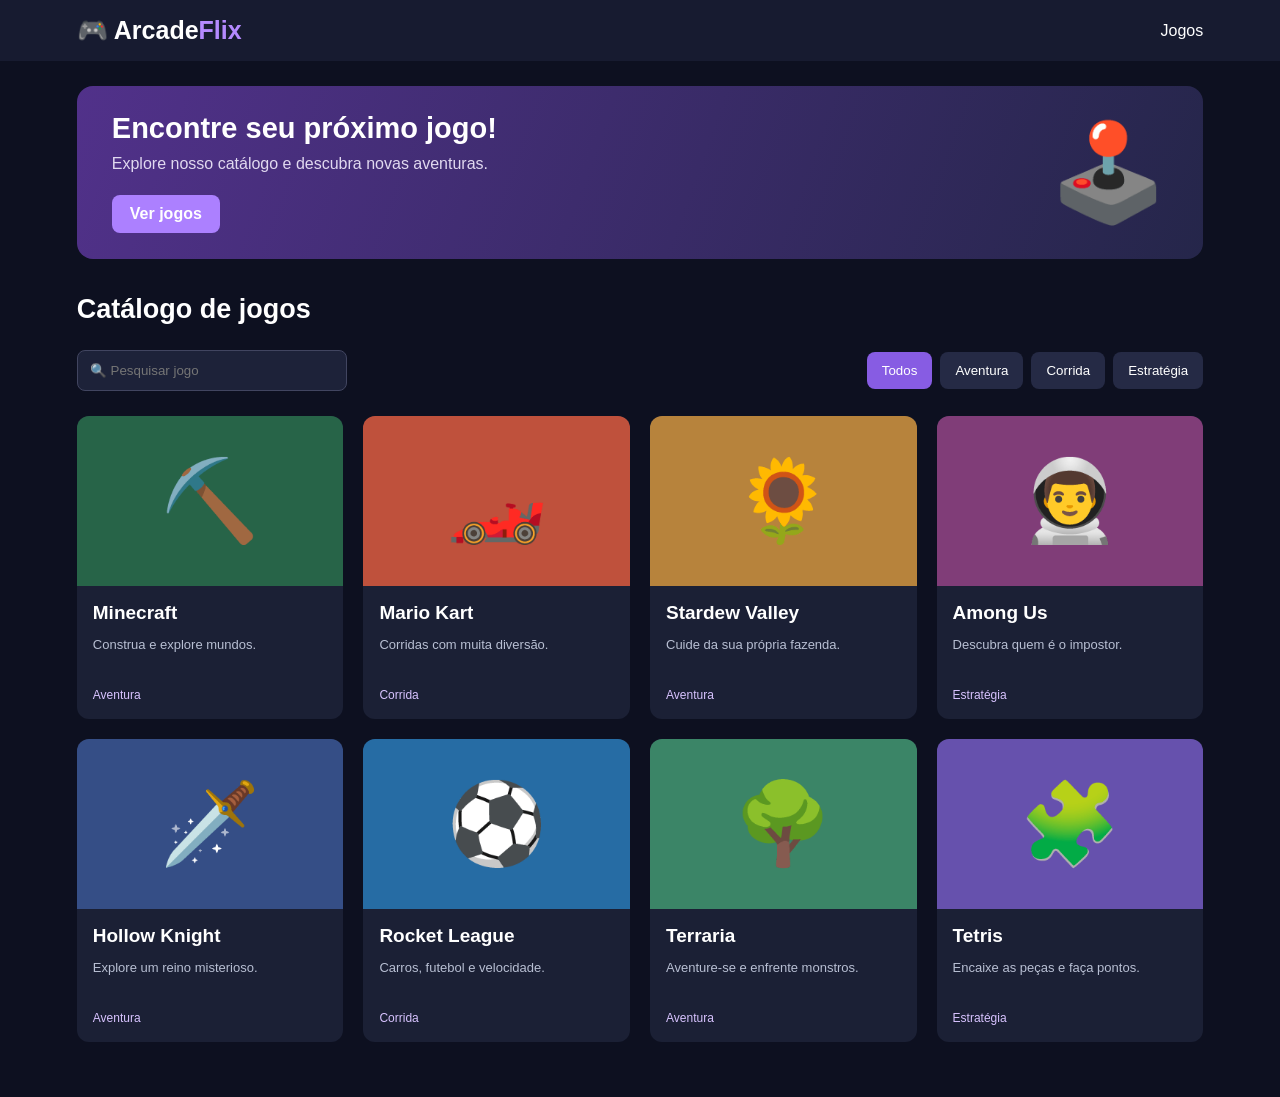
==== arcadeflix/index.html @ 8547ae91 "feat" ====
<!DOCTYPE html>
<html lang="pt-BR">

<head>
    <meta charset="UTF-8">
    <meta name="viewport" content="width=device-width, initial-scale=1.0">
    <title>ArcadeFlix - Catálogo de Jogos</title>

    <link rel="stylesheet" href="css/style.css">
    <script src="js/app.js" defer></script>
</head>

<body>
    <header>
        <h1>🎮 Arcade<span>Flix</span></h1>
        <a href="#catalogo">Jogos</a>
    </header>

    <main>
        <section class="banner">
            <div>
                <h2>Encontre seu próximo jogo!</h2>
                <p>Explore nosso catálogo e descubra novas aventuras.</p>
                <a href="#catalogo" class="botao">Ver jogos</a>
            </div>
            <div class="banner-emoji">🕹️</div>
        </section>

        <section class="catalogo" id="catalogo">
            <h2>Catálogo de jogos</h2>
            <div class="filtros">
                <input id="busca" type="search" placeholder="🔍 Pesquisar jogo" />
                <div class="categoria">
                    <button class="ativo" data-categoria="Todos">Todos</button>
                    <button data-categoria="Aventura">Aventura</button>
                    <button data-categoria="Corrida">Corrida</button>
                    <button data-categoria="Estratégia">Estratégia</button>
                </div>
            </div>

            <div id="grade-jogos" class="grade-jogos"></div>
            <p id="mensagem-vazia" class="mensagem-vazia" hidden>Nenhum jogo encontrado</p>
        </section>
    </main>


</body>

</html>
---- arcadeflix/css/style.css ----
* {
    box-sizing: border-box;
}

html {
    scroll-behavior: smooth;
}

body {
    margin: 0;
    background-color: #0d1020;
    color: #ffffff;
    font-family: Arial, Helvetica, sans-serif;
}

a {
    color: #ffffff;
    text-decoration: none;
}

button {
    cursor: pointer;
}

/** CABEÇALHO ***/
header {
    padding: 16px 6%;
    display: flex;
    align-items: center;
    justify-content: space-between;
    background-color: #171b30;
}

header h1 {
    margin: 0px;
    font-size: 25px;
}

header h1 span {
    color: #b58aff;
}

/*--BANNER--*/
.banner {
    margin: 25px 6% 35px;
    padding: 26px 35px;
    border-radius: 16px;
    display: flex;
    justify-content: space-between;
    align-items: center;
    background: linear-gradient(110deg, #51318a, #25264a);
}

.banner h2 {
    font-size: 29px;
    margin: 0 0 10px;
}

.banner p {
    margin: 0 0 22px;
    color: #e1d9f0;
}

.botao {
    display: inline-block;
    background-color: #ac80ff;
    padding: 10px 18px;
    border-radius: 8px;
    font-weight: bold;
}

.banner-emoji {
    font-size: 95px;
}

/*- CATÁLOGO--*/
.catalogo {
    margin: 0 6% 55px;
}

.catalogo h2 {
    font-size: 27px;
}

.filtros {
    display: flex;
    justify-content: space-between;
    gap: 15px;
    align-items: center;
    margin: 25px 0;
    flex-wrap: wrap;
}

#busca {
    padding: 12px;
    width: 270px;
    max-width: 100%;
    border: 1px solid #414560;
    border-radius: 8px;
    background-color: #1d2239;
    color: #ffffff;
    outline: none;
}

.categoria {
    display: flex;
    flex-wrap: wrap;
    gap: 8px;
}

.categoria button {
    border: 0;
    border-radius: 8px;
    background-color: #252a45;
    color: #ffffff;
    padding: 11px 15px;
}

.categoria button.ativo {
    background-color: #875ce3;
}

/*- GRADE DE JOGOS--*/
.grade-jogos {
    display: grid;
    grid-template-columns: repeat(4, 1fr);
    gap: 20px;
}

.card {
    border-radius: 12px;
    overflow: hidden;
    background-color: #1b2035;
}

.capa {
    height: 170px;
    display: flex;
    align-items: center;
    justify-content: center;
    font-size: 80px;
}

.conteudo-card {
    padding: 16px;
}

.conteudo-card h3 {
    margin: 0 0 8px;
    font-size: 19px;
}

.conteudo-card p {
    color: #b8bfd3;
    font-size: 13px;
    min-height: 30px;
}

.conteudo-card span {
    display: inline-block;
    color: #d8c3ff;
    font-size: 12px;
    margin-top: 8px;
}

/*---RESPONSIVIDADE -*/
@media (max-width: 1000px) {
    .grade-jogos {
        grid-template-columns: repeat(3, 1fr);
    }
}

@media (max-width: 700px) {
    .grade-jogos {
        grid-template-columns: repeat(2, 1fr);
    }

    .banner-emoji {
        display: none;
    }

    .banner {
        padding: 24px;
    }

    .banner h2 {
        font-size: 24px;
    }

    #busca {
        width: 100%;
    }

}

@media (max-width: 450px) {
    .grade-jogos {
        grid-template-columns: repeat(1, 1fr);
    }

    .categoria {
        flex-direction: column;
        width: 100%;
    }

    .categoria button {
        width: 100%;
        display: flex;
    }
}
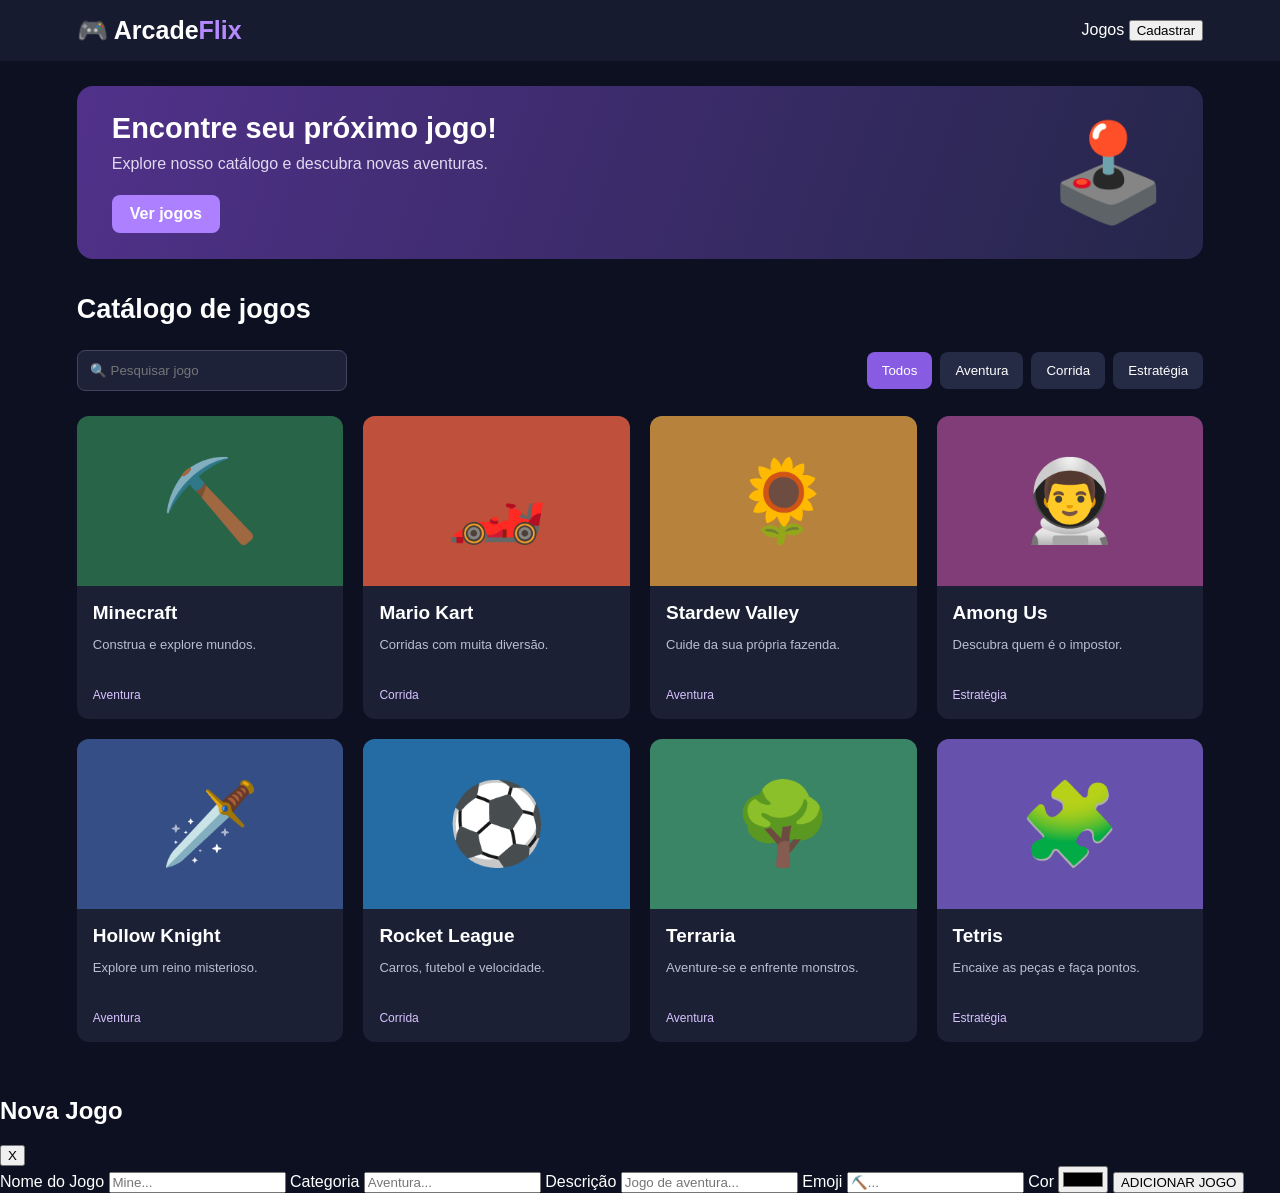
==== commit 0ba64ec3: "Update index.html" ====
--- a/arcadeflix/index.html
+++ b/arcadeflix/index.html
@@ -13,7 +13,10 @@
 <body>
     <header>
         <h1>🎮 Arcade<span>Flix</span></h1>
-        <a href="#catalogo">Jogos</a>
+        <div>
+            <a href="#catalogo">Jogos</a>
+            <button id="botaoAbrirModal">Cadastrar</a>
+        </div>
     </header>
 
     <main>
@@ -43,7 +46,33 @@
         </section>
     </main>
 
+    <div class="modal" id="modalPost">
+        <div class="modal-content">
+            <div class="modal-header">
+                <h2>Nova Jogo</h2>
+                <button id="botaoFecharModal">X</button>
+            </div>
 
+            <div class="modal-body">
+                <label for="imgPost">Nome do Jogo</label>
+                <input type="text" id="nome" placeholder="Mine..." />
+
+                <label for="imgPost">Categoria</label>
+                <input type="text" id="categoria" placeholder="Aventura..." />
+
+                <label for="imgPost">Descrição</label>
+                <input type="text" id="descricao" placeholder="Jogo de aventura..." />
+
+                <label for="imgPost">Emoji</label>
+                <input type="text" id="emoji" placeholder="⛏️..." />
+
+                <label for="imgPost">Cor</label>
+                <input type="color" id="cor" placeholder="#000..." />
+
+                <button class="botaoPublicar" id="botaoAdicionar">ADICIONAR JOGO</button>
+            </div>
+        </div>
+    </div>
 </body>
 
-</html>+</html>
